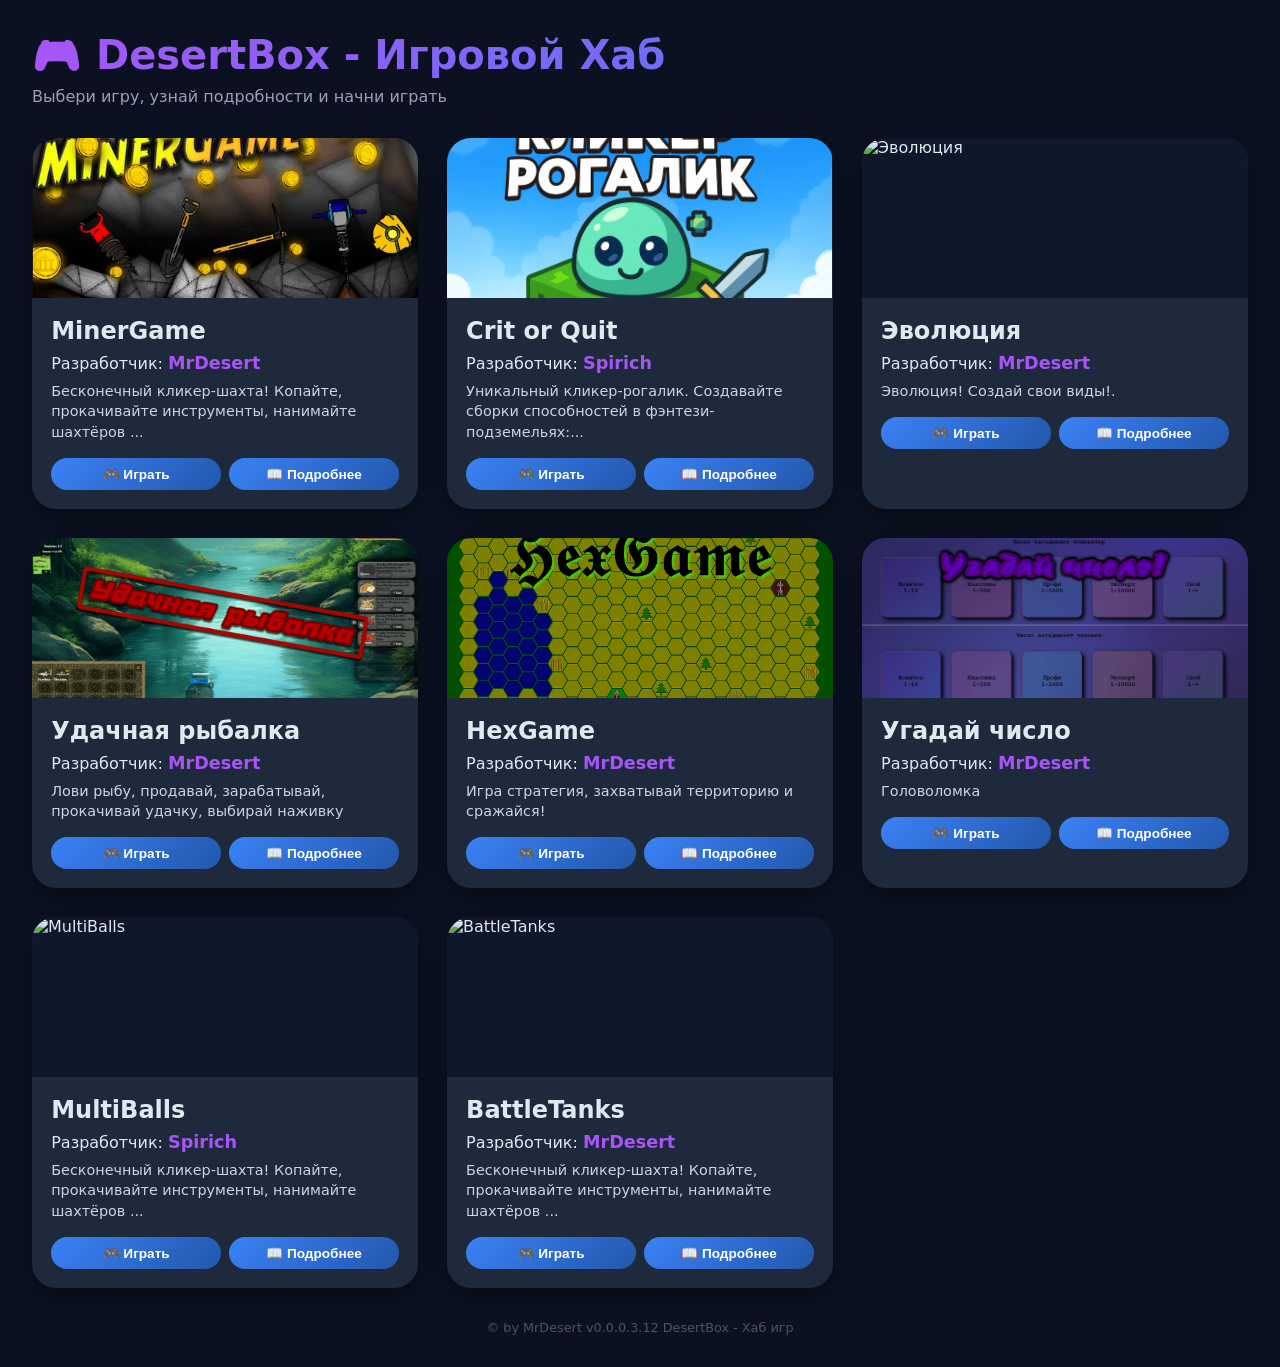
==== index.html @ 4d111b18 "v0.0.0.3.12" ====
<!DOCTYPE html>
<html lang="ru">
<head>
    <meta charset="UTF-8">
    <meta name="viewport" content="width=device-width, initial-scale=1.0">
    <title>Игровой хаб</title>
    <link rel="stylesheet" href="style.css">
    <!-- Yandex.Metrika counter -->
<script type="text/javascript">
    (function(m,e,t,r,i,k,a){
        m[i]=m[i]||function(){(m[i].a=m[i].a||[]).push(arguments)};
        m[i].l=1*new Date();
        for (var j = 0; j < document.scripts.length; j++) {if (document.scripts[j].src === r) { return; }}
        k=e.createElement(t),a=e.getElementsByTagName(t)[0],k.async=1,k.src=r,a.parentNode.insertBefore(k,a)
    })(window, document,'script','https://mc.yandex.ru/metrika/tag.js?id=106195663', 'ym');

    ym(106195663, 'init', {ssr:true, clickmap:true, referrer: document.referrer, url: location.href, accurateTrackBounce:true, trackLinks:true});
</script>
<noscript><div><img src="https://mc.yandex.ru/watch/106195663" style="position:absolute; left:-9999px;" alt="" /></div></noscript>
<!-- /Yandex.Metrika counter -->
</head>
<body>
<div class="container-hub">
    <h1>🎮 DesertBox - Игровой Хаб</h1>
    <div class="subtitle">Выбери игру, узнай подробности и начни играть</div>
    <div class="games-grid" id="gamesGrid"></div>
    <footer>© by MrDesert v0.0.0.3.12 DesertBox - Хаб игр</footer>
</div>
<script src="script.js"></script>
</body>
</html>
---- style.css ----
* {
    margin: 0;
    padding: 0;
    box-sizing: border-box;
}

body {
    font-family: system-ui, -apple-system, 'Segoe UI', Roboto, sans-serif;
    background: #0b1120;
    color: #e2e8f0;
    padding: 2rem;
}

#playBody {
    padding: 0;
    height: 100vh;
    display: flex;
    flex-direction: column;
    overflow: hidden;
}

.container-hub {
    max-width: 1300px;
    margin: 0 auto;
}

#gameContainer {
    max-width: 1000px;
    margin: 0 auto;
    background: #1e293b;
    border-radius: 2rem;
    padding: 1rem;
    box-shadow: 0 20px 30px rgba(0, 0, 0, 0.3);
}

h1 {
    font-size: 2.5rem;
    margin-bottom: 0.5rem;
    background: linear-gradient(135deg, #a855f7, #3b82f6);
    -webkit-background-clip: text;
    background-clip: text;
    color: transparent;
}

.subtitle {
    color: #94a3b8;
    margin-bottom: 2rem;
}

.games-grid {
    display: grid;
    grid-template-columns: repeat(auto-fill, minmax(300px, 1fr));
    gap: 1.8rem;
}

.game-card {
    background: #1e293b;
    border-radius: 1.5rem;
    overflow: hidden;
    transition: transform 0.2s, box-shadow 0.2s;
    box-shadow: 0 10px 20px rgba(0, 0, 0, 0.3);
    cursor: pointer;
}

.game-card:hover {
    transform: translateY(-5px);
    box-shadow: 0 20px 30px rgba(0, 0, 0, 0.4);
}

footer {
    margin-top: 2rem;
    text-align: center;
    color: #475569;
    font-size: 0.8rem;
}

.btn {
    padding: 0.5rem 1rem;
    background: linear-gradient(135deg, #3b82f6, #2257ac);
    color: white;
    border: none;
    border-radius: 2rem;
    font-size: 1rem;
    font-weight: 600;
    cursor: pointer;
    transition: transform 0.1s, filter 0.2s;
    width: 100%;
}

.btn:hover {
    filter: brightness(1.05);
    transform: scale(1.01);
}

.back-link {
    display: inline-block;
    color: #94a3b8;
    text-decoration: none;
    font-weight: 500;
}

.back-link-game {
    margin-bottom: 1.5rem;
}

.back-link:hover {
    color: #60a5fa;
}

.not-found {
    text-align: center;
    padding: 3rem;
}

.game-info {
    padding: 1.2rem;
}

.game-title {
    font-size: 1.5rem;
    font-weight: 700;
    margin-bottom: 0.5rem;
}

.game-author {
    display: inline-block;
    font-size: 1.1rem;
    font-weight: 700;
    margin-bottom: 0.5rem;
    color: #a855f7;
}

.game-desc {
    color: #cbd5e1;
    font-size: 0.9rem;
    line-height: 1.4;
    margin-bottom: 1rem;
}

.card-buttons {
    display: flex;
    gap: 0.5rem;
    margin-top: 1rem;
}

.card-buttons .btn {
    flex: 1;
    padding: 0.5rem;
    font-size: 0.85rem;
}

.btn-play {
    background: linear-gradient(135deg, #10b981, #059669);
}

.btn-play:hover {
    background: linear-gradient(135deg, #059669, #047857);
}

/* Video container */
.game-video-container {
    position: relative;
    width: 100%;
    height: 160px;
    overflow: hidden;
    background: #0f172a;
}

.game-cover {
    position: absolute;
    top: 0;
    left: 0;
    width: 100%;
    height: 100%;
    object-fit: cover;
    transition: opacity 0.3s ease;
    z-index: 1;
}

.game-video {
    position: absolute;
    top: 0;
    left: 0;
    width: 100%;
    height: 100%;
    object-fit: cover;
    z-index: 2;
    display: none;
}

.game-video-container[data-has-video="true"]:hover .game-cover {
    opacity: 0;
}

.game-video-container[data-has-video="true"]:hover .game-video {
    display: block;
}

/* Game page header */
.game-header {
    display: flex;
    gap: 2rem;
    flex-wrap: wrap;
    margin-bottom: 2rem;
    align-items: center;
}

.screenshot {
    border-radius: 1.5rem;
    width: 280px;
    height: 200px;
    object-fit: cover;
    border: 1px solid #334155;
}

.game-logo {
    max-width: 100px;
    max-height: 100px;
    object-fit: contain;
    margin-bottom: 1rem;
}

.title-box {
    flex: 1;
}

.title-box .game-title {
    font-size: 2.5rem;
    font-weight: 800;
    margin-bottom: 0.5rem;
}

.description {
    line-height: 1.6;
    margin: 1.5rem 0;
    background: #0f172a;
    padding: 1.2rem;
    border-radius: 1rem;
}

/* Other games section */
.other-games-section {
    margin-top: 3rem;
    padding-top: 2rem;
    border-top: 1px solid #334155;
}

.other-games-title {
    font-size: 1.5rem;
    margin-bottom: 1.5rem;
    color: #a855f7;
}

.other-games-grid {
    display: grid;
    grid-template-columns: repeat(auto-fill, minmax(150px, 1fr));
    gap: 1rem;
}

.other-game-card {
    background: #1e293b;
    border-radius: 1rem;
    cursor: pointer;
    transition: transform 0.2s, box-shadow 0.2s;
    text-align: center;
    padding: 1rem;
}

.other-game-card:hover {
    transform: translateY(-3px);
    box-shadow: 0 10px 20px rgba(0, 0, 0, 0.3);
}

.other-game-logo {
    width: 80px;
    height: 80px;
    object-fit: contain;
    margin-bottom: 0.5rem;
}

.other-game-title {
    font-size: 0.9rem;
    font-weight: 600;
    margin-bottom: 0.25rem;
}

.other-game-author {
    font-size: 0.7rem;
    color: #94a3b8;
}

/* Play page top bar */
.top-bar {
    background: #0f172a;
    padding: 0.8rem 1.5rem;
    display: flex;
    justify-content: space-between;
    align-items: center;
    border-bottom: 1px solid #334155;
    flex-shrink: 0;
}

.play-nav-buttons {
    display: flex;
    gap: 1rem;
    align-items: center;
}

.nav-btn {
    background: linear-gradient(135deg, #3b82f6, #2257ac);
    color: white;
    border: none;
    padding: 0.4rem 1rem;
    border-radius: 2rem;
    cursor: pointer;
    font-size: 0.85rem;
    text-decoration: none;
    transition: transform 0.2s, brightness 0.2s;
}

.nav-btn:hover {
    filter: brightness(1.05);
    transform: scale(1.01);
}

.game-title-header {
    font-weight: bold;
    font-size: 1.1rem;
}

/* Play page layout - баннер справа */
.game-layout {
    display: flex;
    flex: 1;
    min-height: 0;
    gap: 1rem;
    padding: 1rem;
    overflow: hidden;
}

.game-area {
    flex: 3;
    background: #000000;
    border-radius: 1rem;
    overflow: hidden;
    box-shadow: 0 10px 25px rgba(0, 0, 0, 0.5);
    display: flex;
    flex-direction: column;
}

.game-frame {
    width: 100%;
    height: 100%;
    border: none;
}

.ad-sidebar {
    flex: 0.8;
    min-width: 200px;
    background: linear-gradient(145deg, #1e293b, #0f172a);
    border-radius: 1rem;
    display: flex;
    flex-direction: column;
    align-items: center;
    justify-content: center;
    text-align: center;
    padding: 1rem;
    border: 1px dashed #3b82f6;
    box-shadow: 0 4px 12px rgba(0, 0, 0, 0.4);
}

.ad-label {
    font-size: 0.7rem;
    text-transform: uppercase;
    letter-spacing: 2px;
    color: #5b6e8c;
    margin-bottom: 1rem;
}

.banner-content {
    background: #0a0f1c;
    border-radius: 1rem;
    width: 100%;
    padding: 1.5rem 0.5rem;
    color: #cbd5e6;
    font-weight: bold;
}

.fake-ad {
    background: #111827;
    border-radius: 0.8rem;
    padding: 1rem;
    font-size: 0.9rem;
    border: 1px solid #2563eb;
}

.fake-ad button {
    background: #3b82f6;
    border: none;
    color: white;
    padding: 0.4rem 1rem;
    border-radius: 2rem;
    margin-top: 0.5rem;
    cursor: pointer;
    font-size: 0.7rem;
}

/* Мобильная версия - баннер уезжает наверх */
@media (max-width: 700px) {
    .game-layout {
        flex-direction: column;
    }
    
    .ad-sidebar {
        flex-direction: row;
        min-height: 120px;
        gap: 1rem;
    }
    
    .ad-sidebar .banner-content {
        padding: 0.5rem;
    }
    
    .game-area {
        min-height: 300px;
    }
}

/* Gallery styles */
.game-gallery-full {
    margin: 1rem 0;
    background: #0f172a;
    border-radius: 1rem;
    padding: 1rem;
}

.full-gallery-main {
    position: relative;
    width: 100%;
    height: 400px;
    overflow: hidden;
    border-radius: 0.8rem;
    background: #000;
}

.full-gallery-img {
    width: 100%;
    height: 100%;
    object-fit: contain;
}

.full-gallery-video {
    width: 100%;
    height: 100%;
    object-fit: contain;
    background: #000;
}

.full-gallery-arrow {
    position: absolute;
    top: 50%;
    transform: translateY(-50%);
    background: rgba(0, 0, 0, 0.7);
    color: white;
    border: none;
    cursor: pointer;
    padding: 0.8rem 1.2rem;
    font-size: 1.5rem;
    border-radius: 50%;
    transition: background 0.2s;
}

.full-gallery-arrow:hover {
    background: rgba(0, 0, 0, 0.9);
}

.full-gallery-arrow.prev {
    left: 10px;
}

.full-gallery-arrow.next {
    right: 10px;
}

.full-gallery-thumbnails {
    display: flex;
    gap: 0.5rem;
    margin-top: 1rem;
    justify-content: center;
    flex-wrap: wrap;
}

.full-gallery-thumb {
    width: 80px;
    height: 80px;
    object-fit: cover;
    cursor: pointer;
    border: 2px solid transparent;
    border-radius: 8px;
    transition: all 0.2s;
}

.full-gallery-thumb:hover {
    transform: scale(1.05);
}

.full-gallery-thumb.active {
    border-color: #3b82f6;
    box-shadow: 0 0 10px rgba(59, 130, 246, 0.5);
}

.gallery-counter {
    position: absolute;
    bottom: 10px;
    right: 10px;
    background: rgba(0, 0, 0, 0.7);
    padding: 0.2rem 0.6rem;
    border-radius: 20px;
    font-size: 0.8rem;
    color: white;
}

.video-thumb {
    width: 80px;
    height: 80px;
    background: #1e293b;
    display: flex;
    align-items: center;
    justify-content: center;
    border-radius: 8px;
    font-size: 2rem;
}
/* Кликабельный автор */
.game-author {
    display: inline-block;
    font-size: 1.1rem;
    font-weight: 700;
    margin-bottom: 0.5rem;
    color: #a855f7;
    cursor: pointer;
    transition: color 0.2s;
}

.game-author:hover {
    color: #c084fc;
    text-decoration: underline;
}

/* Анимация загрузки */
.loading {
    text-align: center;
    padding: 2rem;
    color: #94a3b8;
}

/* Оверлей с рекламой (поверх игры) */
#adOverlay {
    display: none; /* скрыт по умолчанию */
    position: absolute;
    top: 0;
    left: 0;
    width: 100%;
    height: 100%;
    z-index: 1000;
    background: rgba(0,0,0,0.8);
    border: none;
}
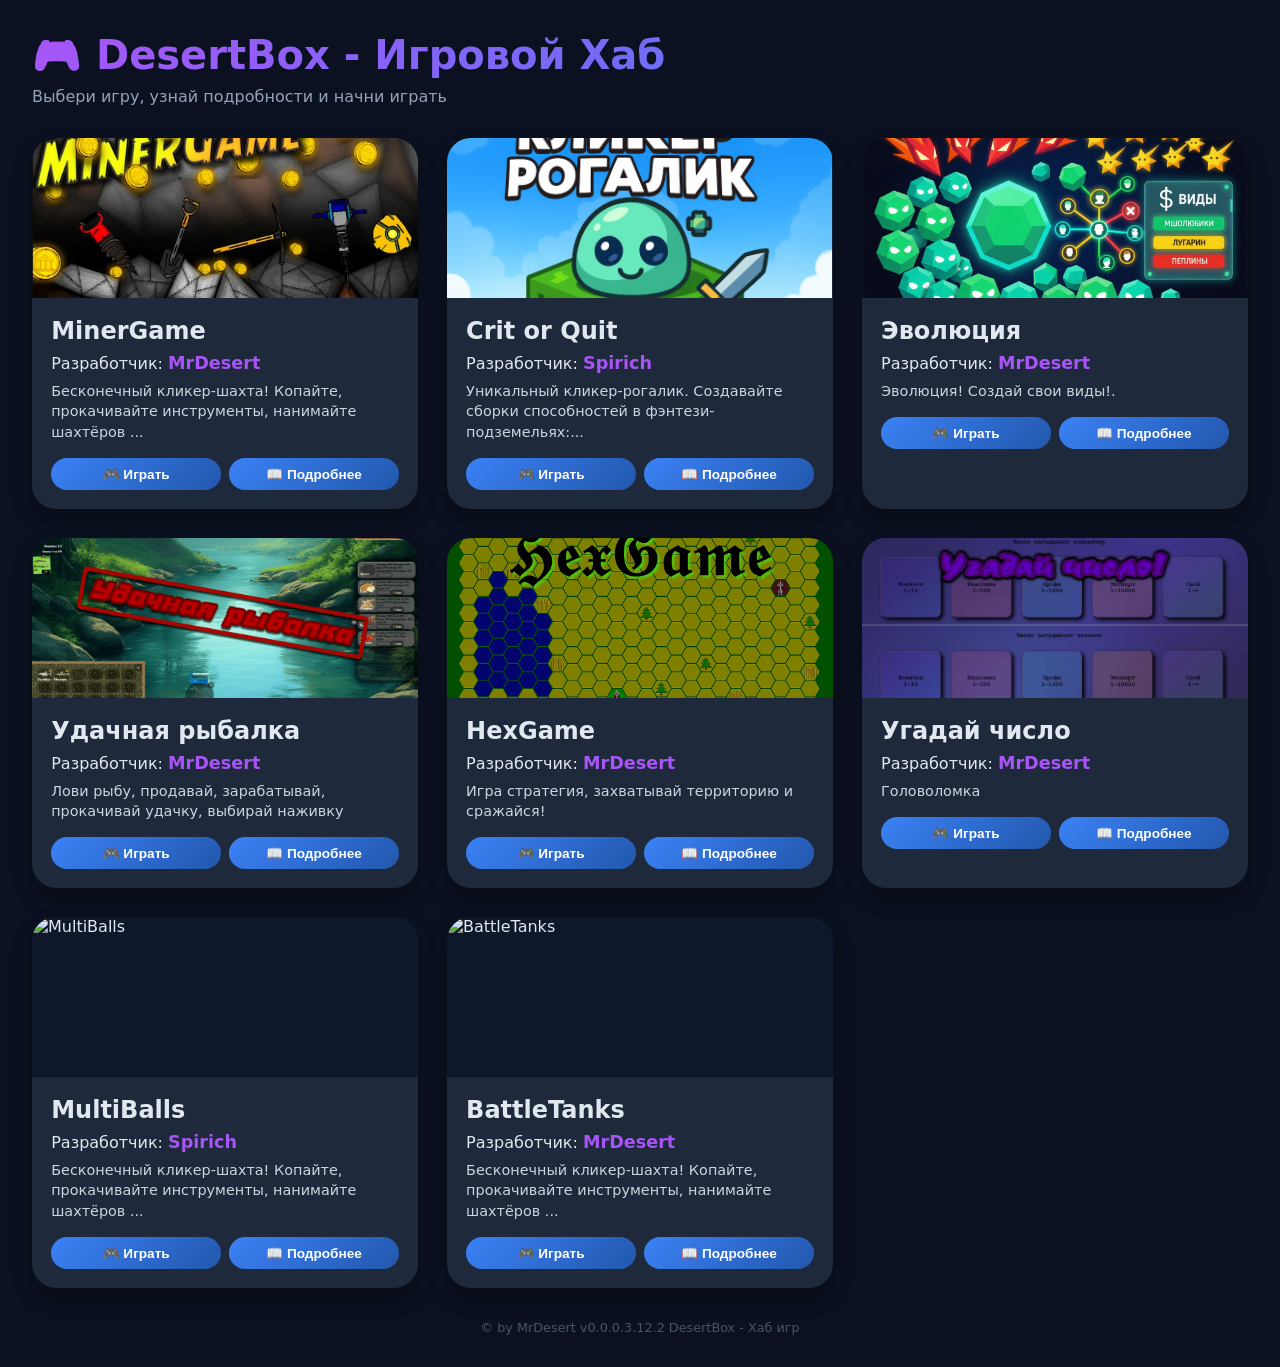
==== commit 30ad9c86: "v0.0.0.3.12.2" ====
--- a/index.html
+++ b/index.html
@@ -24,7 +24,7 @@
     <h1>🎮 DesertBox - Игровой Хаб</h1>
     <div class="subtitle">Выбери игру, узнай подробности и начни играть</div>
     <div class="games-grid" id="gamesGrid"></div>
-    <footer>© by MrDesert v0.0.0.3.12 DesertBox - Хаб игр</footer>
+    <footer>© by MrDesert v0.0.0.3.12.2 DesertBox - Хаб игр</footer>
 </div>
 <script src="script.js"></script>
 </body>
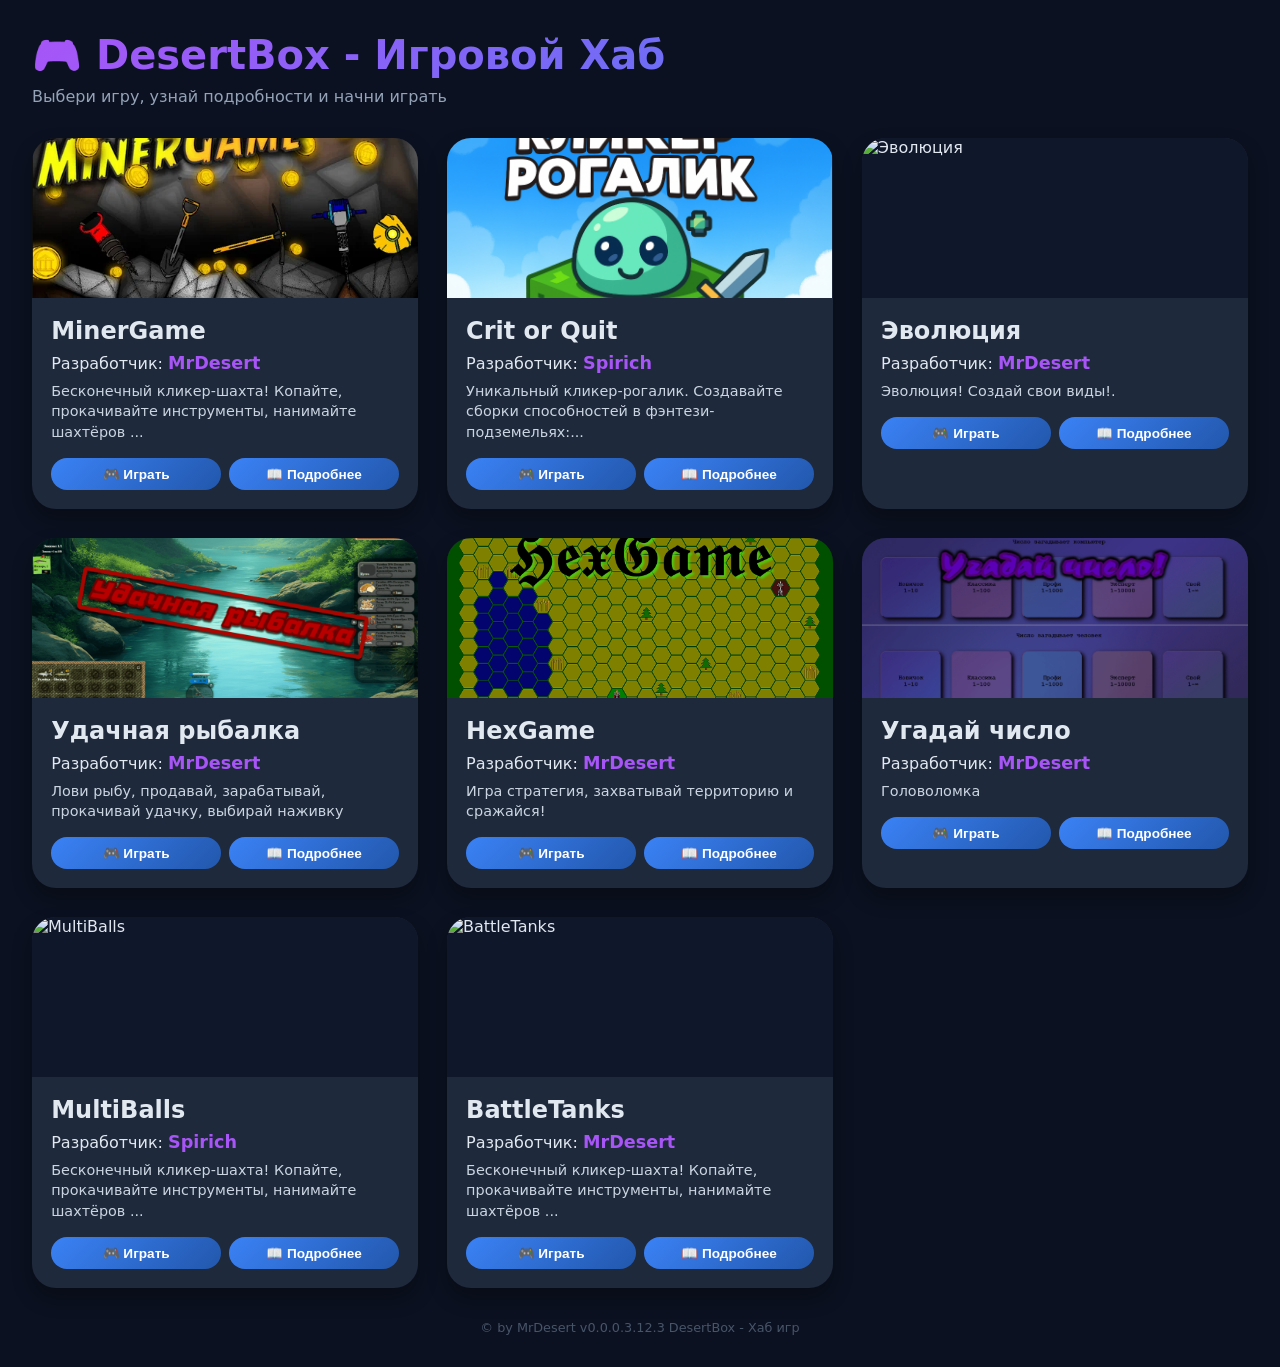
==== commit a35d8831: "v0.0.0.3.12.3" ====
--- a/index.html
+++ b/index.html
@@ -24,7 +24,7 @@
     <h1>🎮 DesertBox - Игровой Хаб</h1>
     <div class="subtitle">Выбери игру, узнай подробности и начни играть</div>
     <div class="games-grid" id="gamesGrid"></div>
-    <footer>© by MrDesert v0.0.0.3.12.2 DesertBox - Хаб игр</footer>
+    <footer>© by MrDesert v0.0.0.3.12.3 DesertBox - Хаб игр</footer>
 </div>
 <script src="script.js"></script>
 </body>
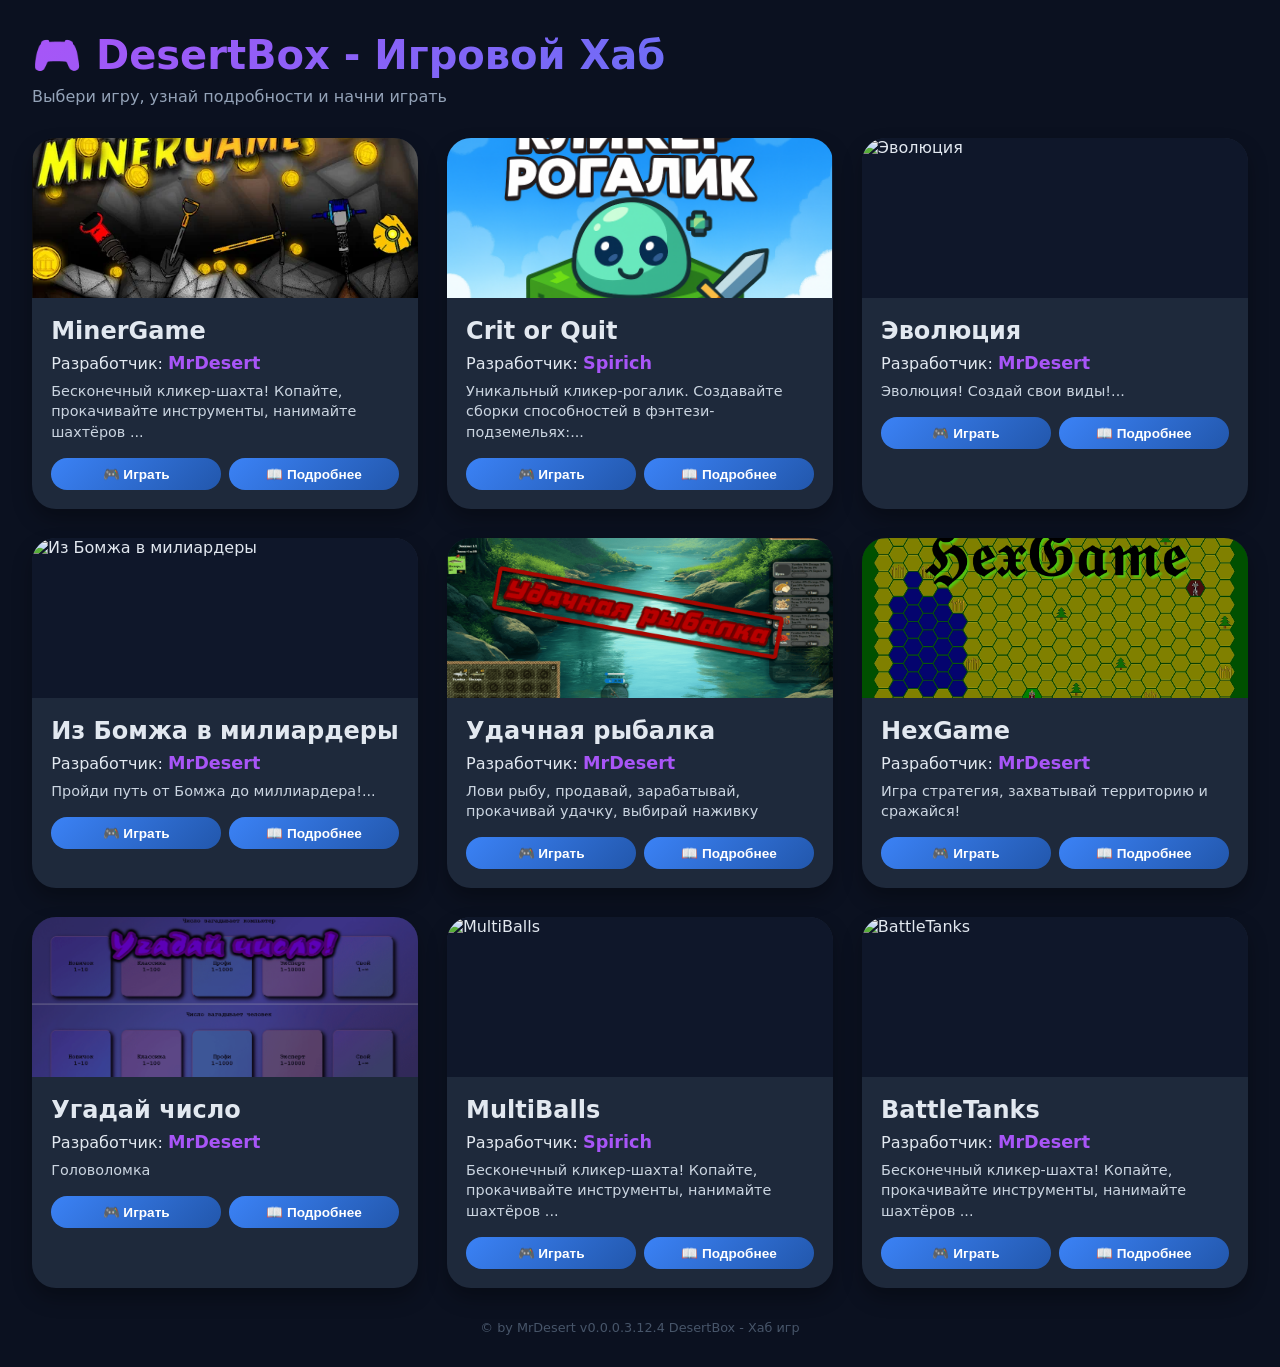
==== commit 7bc23893: "v0.0.0.3.12.4" ====
--- a/index.html
+++ b/index.html
@@ -24,7 +24,7 @@
     <h1>🎮 DesertBox - Игровой Хаб</h1>
     <div class="subtitle">Выбери игру, узнай подробности и начни играть</div>
     <div class="games-grid" id="gamesGrid"></div>
-    <footer>© by MrDesert v0.0.0.3.12.3 DesertBox - Хаб игр</footer>
+    <footer>© by MrDesert v0.0.0.3.12.4 DesertBox - Хаб игр</footer>
 </div>
 <script src="script.js"></script>
 </body>
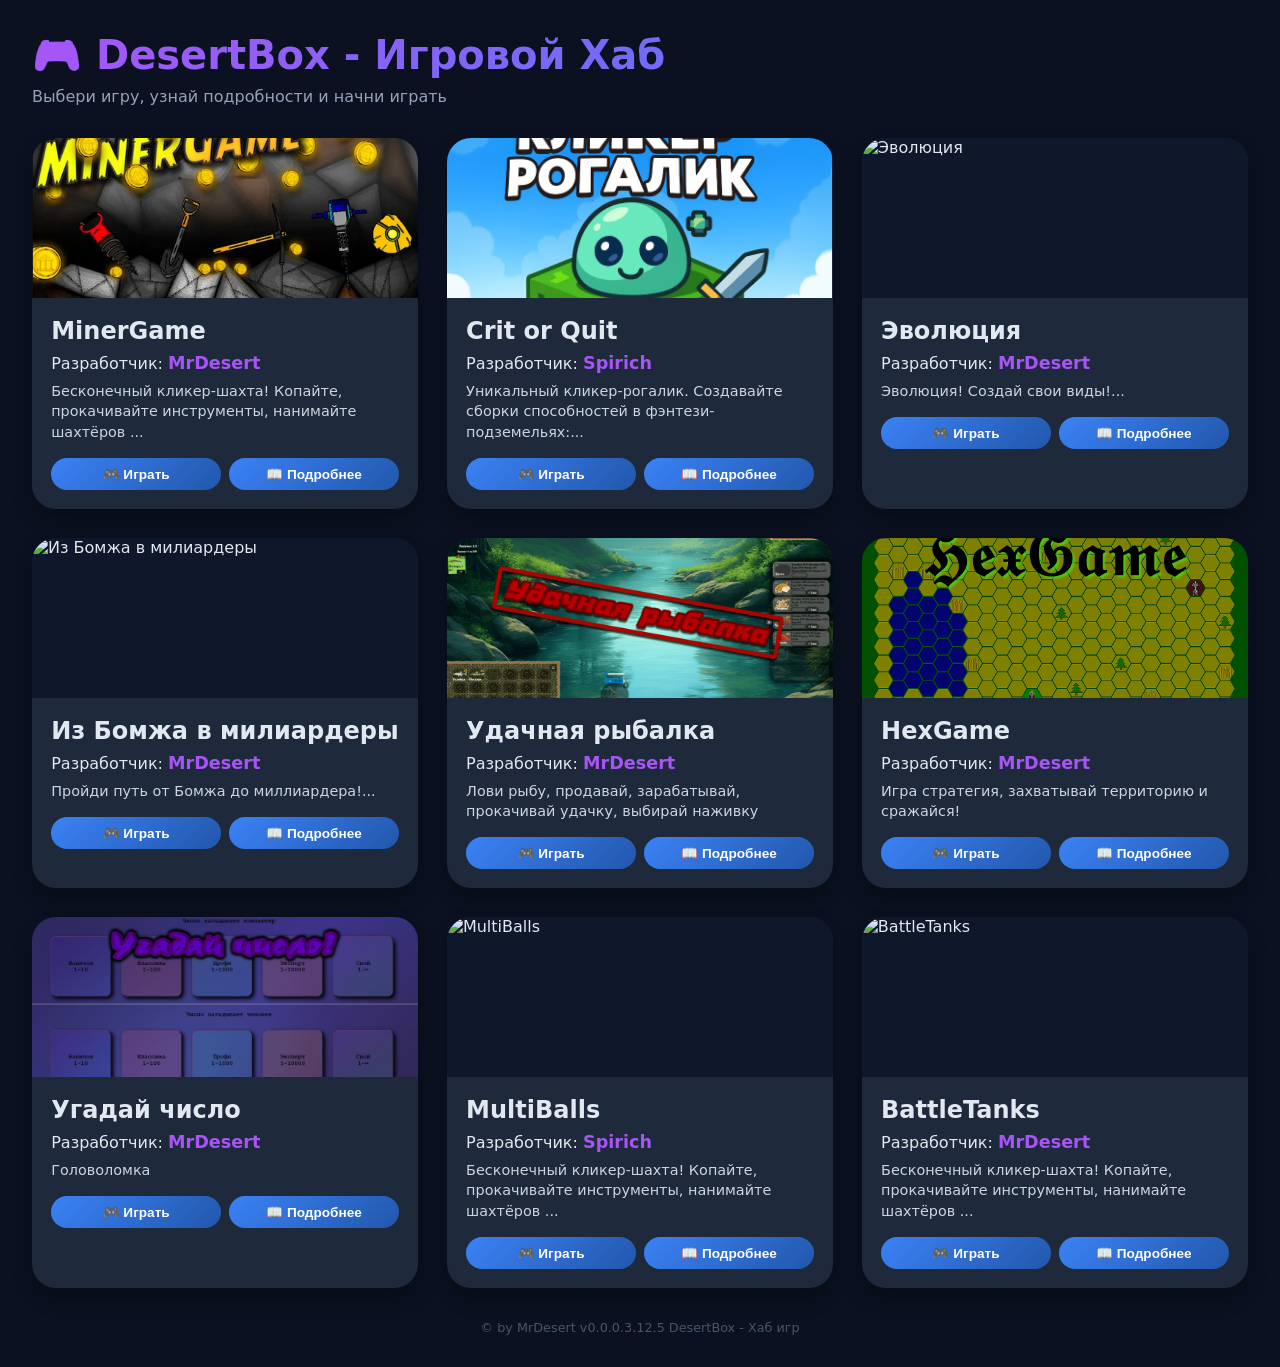
==== commit f55ae347: "v0.0.0.3.12.5" ====
--- a/index.html
+++ b/index.html
@@ -24,7 +24,7 @@
     <h1>🎮 DesertBox - Игровой Хаб</h1>
     <div class="subtitle">Выбери игру, узнай подробности и начни играть</div>
     <div class="games-grid" id="gamesGrid"></div>
-    <footer>© by MrDesert v0.0.0.3.12.4 DesertBox - Хаб игр</footer>
+    <footer>© by MrDesert v0.0.0.3.12.5 DesertBox - Хаб игр</footer>
 </div>
 <script src="script.js"></script>
 </body>
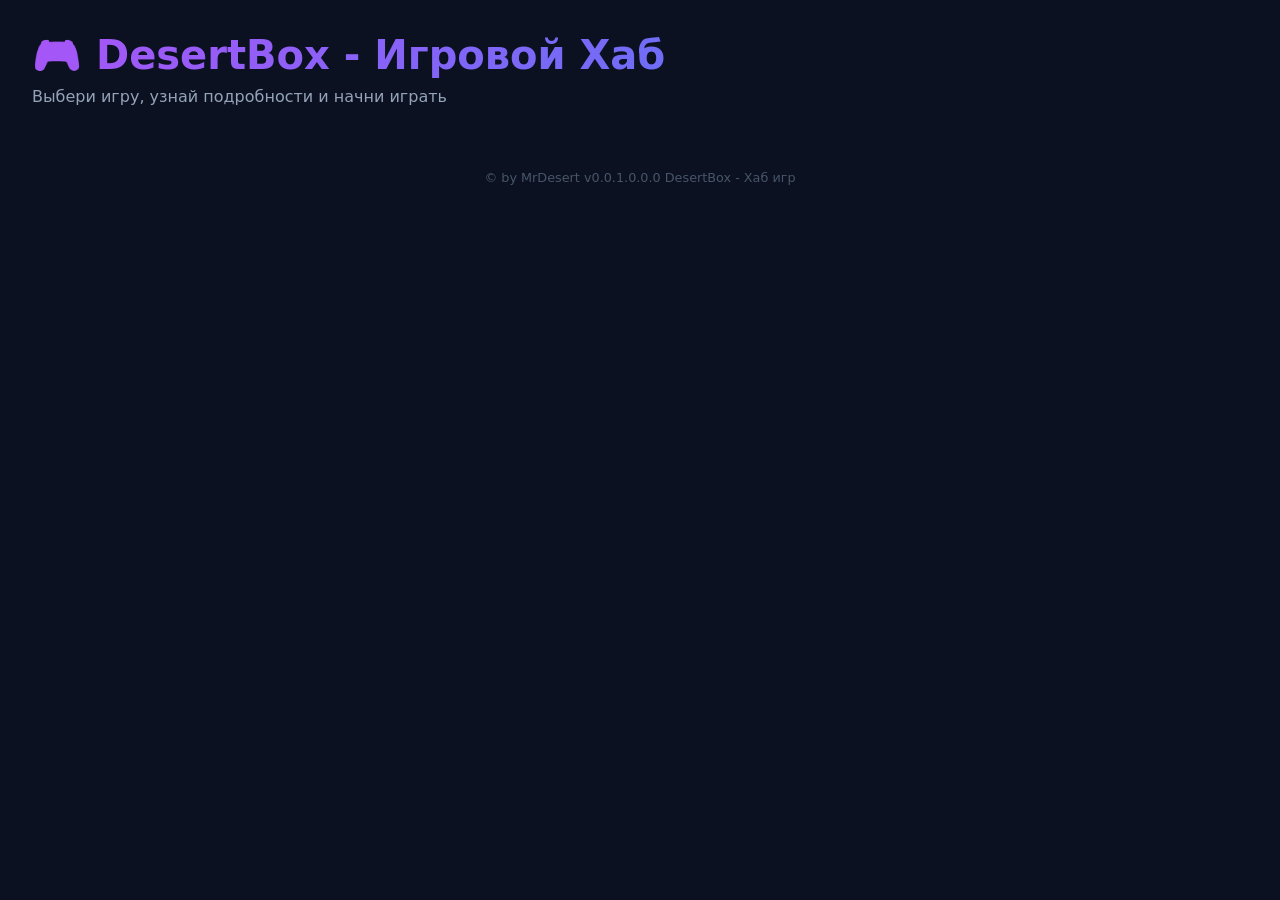
==== commit 61ac5cb6: "v0.0.1.0.0.0" ====
--- a/index.html
+++ b/index.html
@@ -3,7 +3,23 @@
 <head>
     <meta charset="UTF-8">
     <meta name="viewport" content="width=device-width, initial-scale=1.0">
-    <title>Игровой хаб</title>
+    <title>Игровой хаб DesertBox — бесплатные браузерные игры онлайн</title>
+    <meta name="description" content="Игровой хаб DesertBox: бесплатные браузерные игры от независимых разработчиков. Кликеры, стратегии, симуляторы — играй прямо в браузере без регистрации и скачивания.">
+    <link rel="canonical" href="https://desertbox.ru/">
+    <meta name="robots" content="index, follow">
+    <link rel="icon" href="favicon.ico">
+
+    <!-- Open Graph (Telegram, VK, Discord и т.д.) -->
+    <meta property="og:type" content="website">
+    <meta property="og:site_name" content="DesertBox">
+    <meta property="og:title" content="DesertBox — бесплатные браузерные игры онлайн">
+    <meta property="og:description" content="Игровой хаб: кликеры, стратегии и симуляторы от независимых разработчиков. Играй прямо в браузере.">
+    <meta property="og:url" content="https://desertbox.ru/">
+    <meta property="og:image" content="https://desertbox.ru/IMG/og-cover.png">
+    <meta name="twitter:card" content="summary_large_image">
+
+    <meta name="theme-color" content="#0b1120">
+
     <link rel="stylesheet" href="style.css">
     <!-- Yandex.Metrika counter -->
 <script type="text/javascript">
@@ -24,7 +40,7 @@
     <h1>🎮 DesertBox - Игровой Хаб</h1>
     <div class="subtitle">Выбери игру, узнай подробности и начни играть</div>
     <div class="games-grid" id="gamesGrid"></div>
-    <footer>© by MrDesert v0.0.0.3.12.5 DesertBox - Хаб игр</footer>
+    <footer>© by MrDesert v0.0.1.0.0.0 DesertBox - Хаб игр</footer>
 </div>
 <script src="script.js"></script>
 </body>
--- a/style.css
+++ b/style.css
@@ -564,4 +564,24 @@
     z-index: 1000;
     background: rgba(0,0,0,0.8);
     border: none;
-}+}
+
+/* Кликабельный промо-баннер в сайдбаре */
+.promo-banner {
+    display: block;
+    width: 100%;
+    border-radius: 0.8rem;
+    overflow: hidden;
+    border: 1px solid #3b82f6;
+    transition: transform 0.2s, box-shadow 0.2s;
+}
+
+.promo-banner:hover {
+    transform: scale(1.02);
+    box-shadow: 0 0 15px rgba(59, 130, 246, 0.5);
+}
+
+.promo-banner img {
+    width: 100%;
+    display: block;
+}
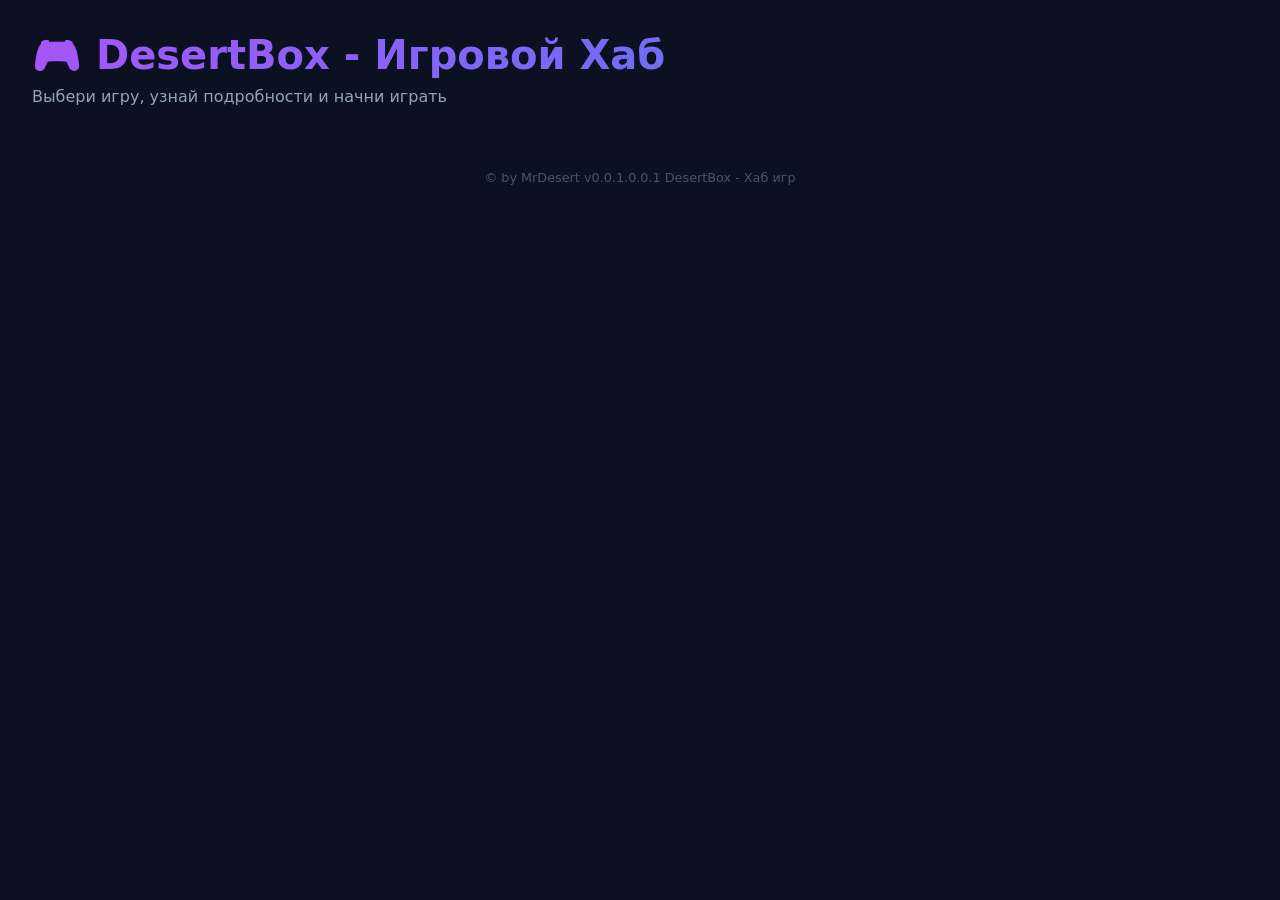
==== commit 7eca6587: "v0.0.1.0.0.1" ====
--- a/index.html
+++ b/index.html
@@ -40,7 +40,7 @@
     <h1>🎮 DesertBox - Игровой Хаб</h1>
     <div class="subtitle">Выбери игру, узнай подробности и начни играть</div>
     <div class="games-grid" id="gamesGrid"></div>
-    <footer>© by MrDesert v0.0.1.0.0.0 DesertBox - Хаб игр</footer>
+    <footer>© by MrDesert v0.0.1.0.0.1 DesertBox - Хаб игр</footer>
 </div>
 <script src="script.js"></script>
 </body>
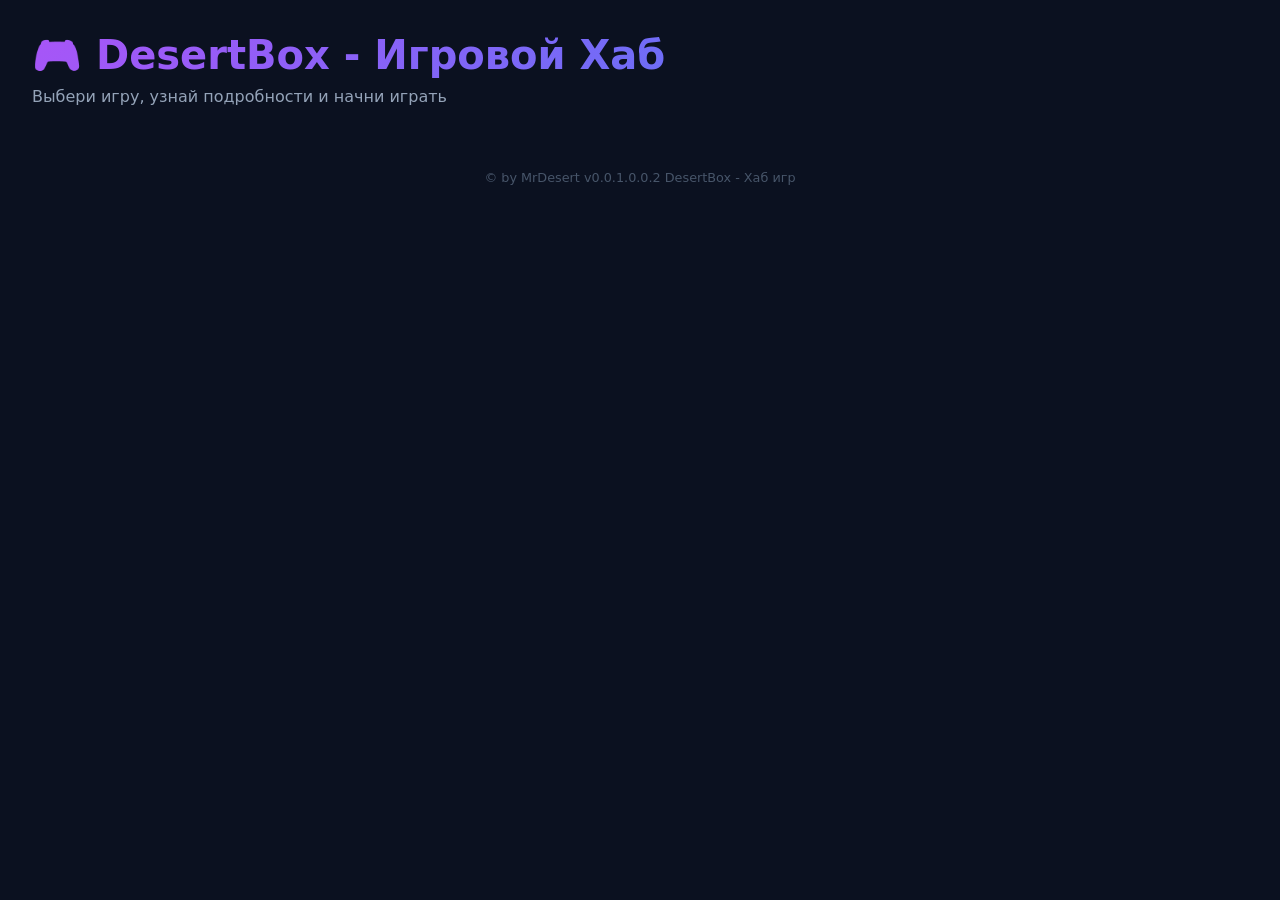
==== commit b5e28690: "v0.0.1.0.0.2" ====
--- a/index.html
+++ b/index.html
@@ -40,7 +40,7 @@
     <h1>🎮 DesertBox - Игровой Хаб</h1>
     <div class="subtitle">Выбери игру, узнай подробности и начни играть</div>
     <div class="games-grid" id="gamesGrid"></div>
-    <footer>© by MrDesert v0.0.1.0.0.1 DesertBox - Хаб игр</footer>
+    <footer>© by MrDesert v0.0.1.0.0.2 DesertBox - Хаб игр</footer>
 </div>
 <script src="script.js"></script>
 </body>
